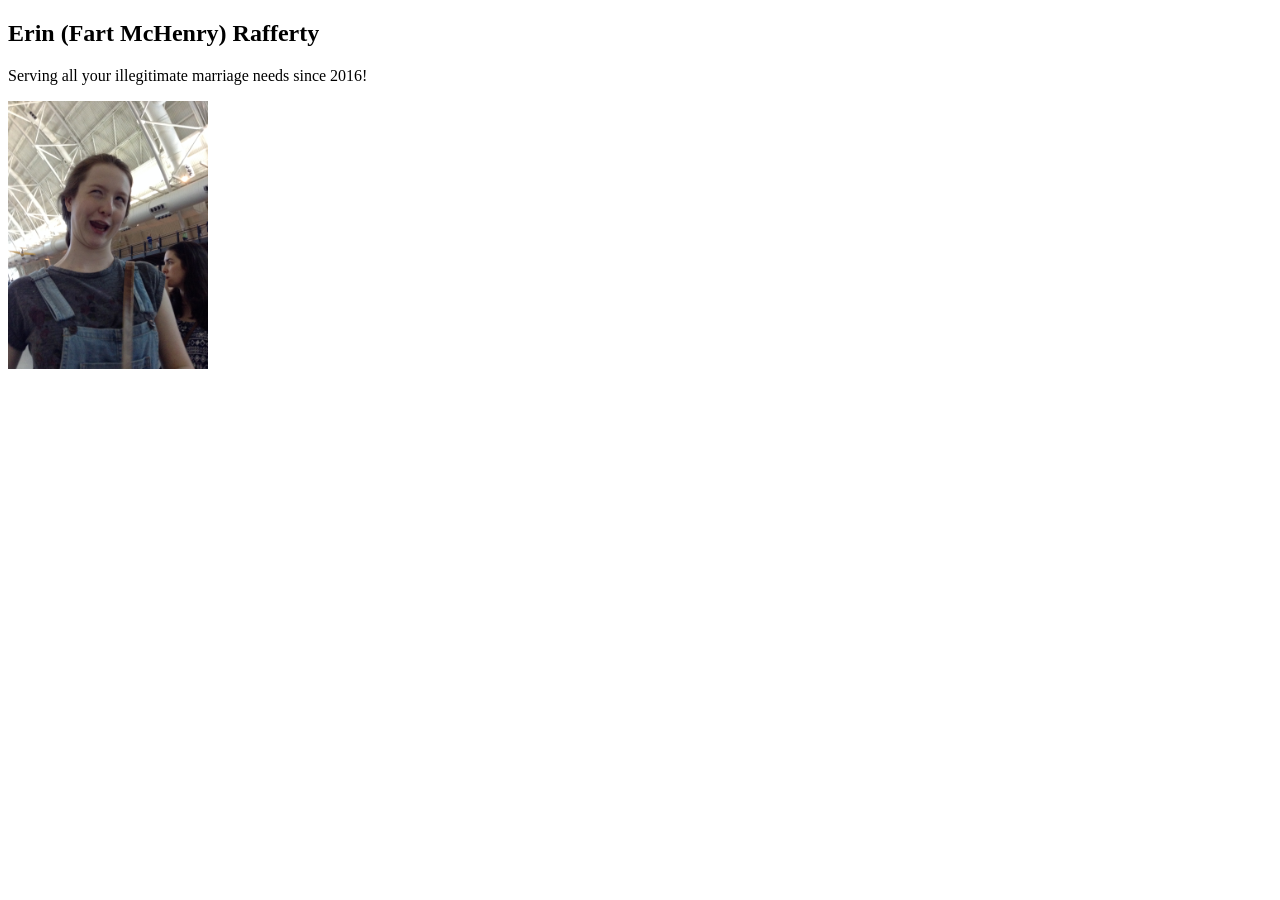
==== index.html @ 8317099f "First checkin" ====
<!doctype html>
<html class="no-js" lang="">

<head>
  <meta charset="utf-8">
  <meta name="viewport" content="width=device-width, initial-scale=1">
  <title></title>
  <link rel="stylesheet" href="css/style.css">
  <meta name="description" content="">

  <meta property="og:title" content="">
  <meta property="og:type" content="">
  <meta property="og:url" content="">
  <meta property="og:image" content="">
  <meta property="og:image:alt" content="">

  <link rel="icon" href="/favicon.ico" sizes="any">
  <link rel="icon" href="/icon.svg" type="image/svg+xml">
  <link rel="apple-touch-icon" href="icon.png">

  <link rel="manifest" href="site.webmanifest">
  <meta name="theme-color" content="#fafafa">
</head>

<body>
  <H2>Erin (Fart McHenry) Rafferty</H2>
  <!-- Add your site or application content here -->
  <p>Serving all your illegitimate marriage needs since 2016!</p>

  <img src="./img/erin.jpeg" width=200/>

  <script src="js/app.js"></script>

</body>

</html>
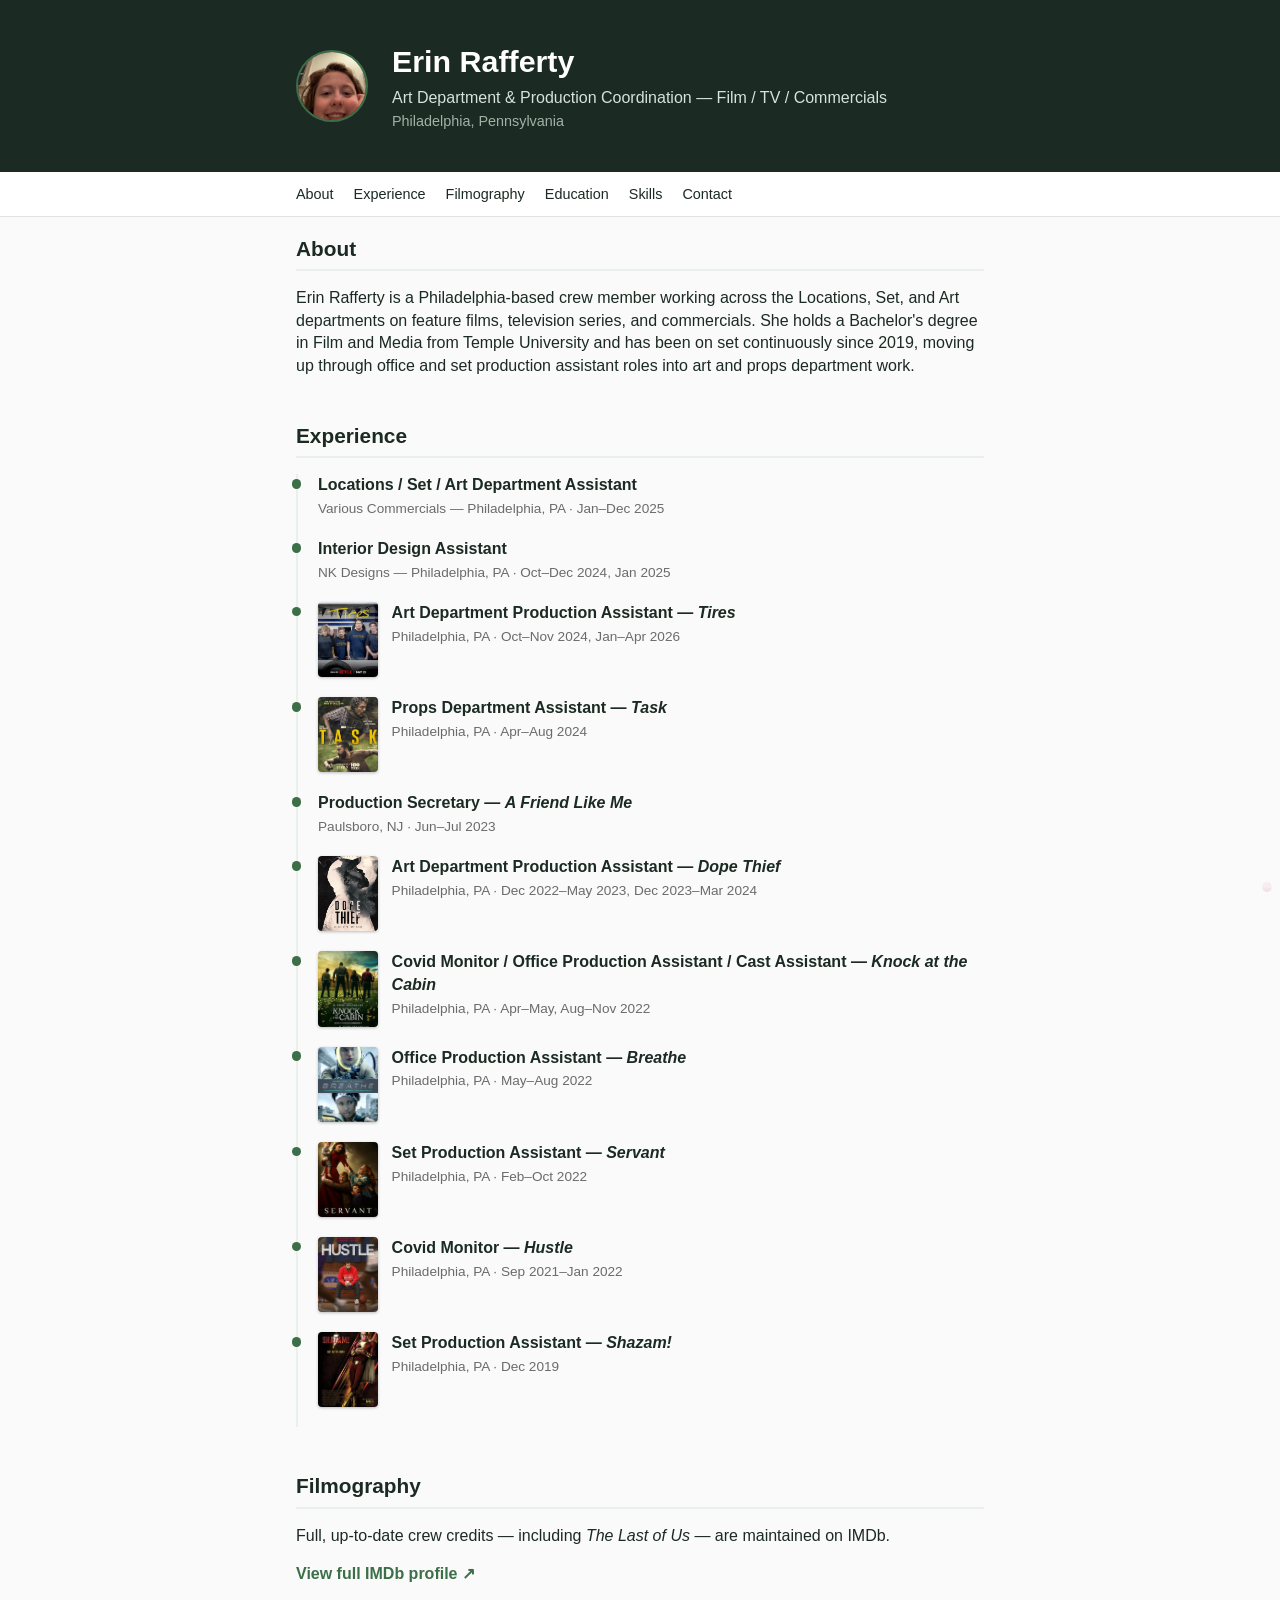
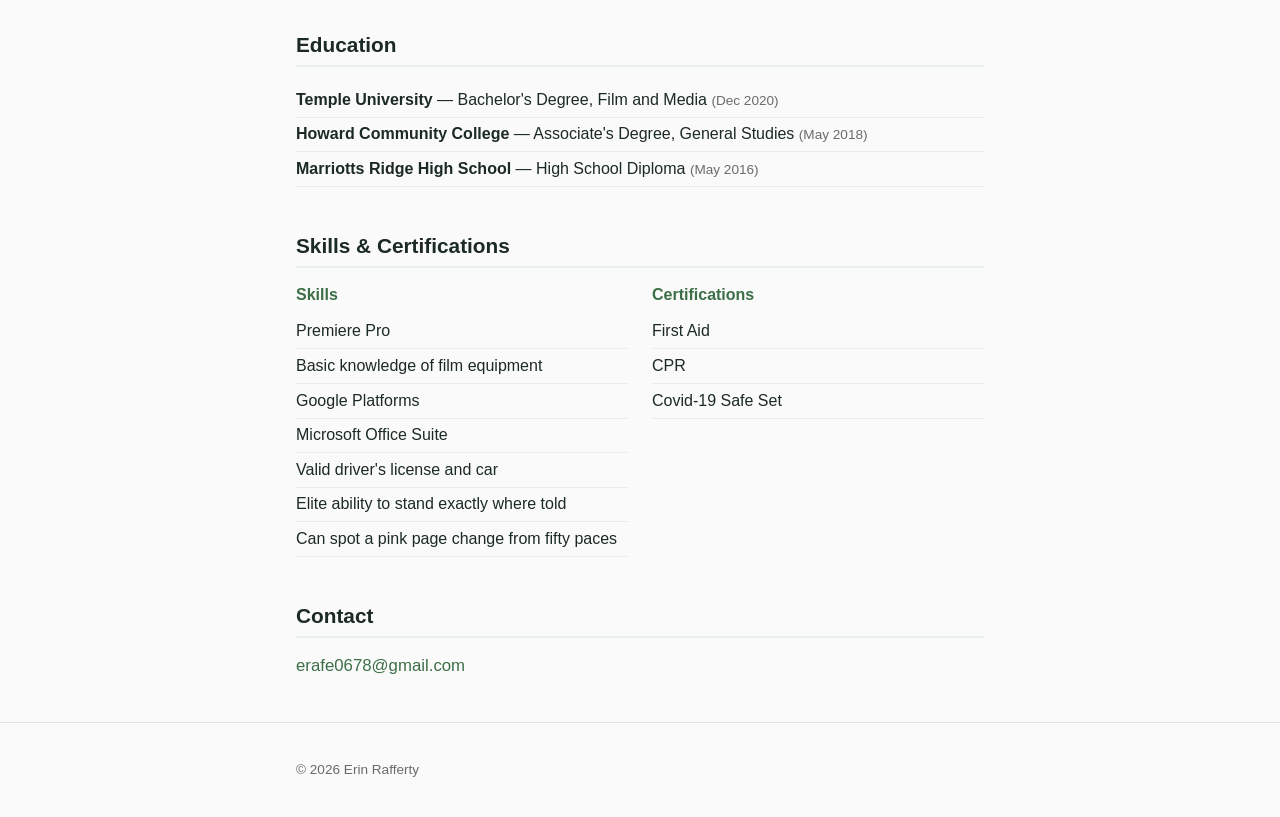
==== commit dbc97737: "Fix broken Servant poster crop and add two skills entries Servant's thumbnail was using a landscape " ====
--- a/index.html
+++ b/index.html
@@ -1,33 +1,225 @@
 <!doctype html>
-<html class="no-js" lang="">
+<html class="no-js" lang="en">
 
 <head>
   <meta charset="utf-8">
   <meta name="viewport" content="width=device-width, initial-scale=1">
-  <title></title>
+  <title>Erin Rafferty — Film &amp; Production</title>
   <link rel="stylesheet" href="css/style.css">
-  <meta name="description" content="">
-
-  <meta property="og:title" content="">
-  <meta property="og:type" content="">
+  <meta name="description" content="Erin Rafferty is a Philadelphia-based film and TV production professional working across Art, Locations, and Set departments.">
+
+  <meta property="og:title" content="Erin Rafferty — Film &amp; Production">
+  <meta property="og:type" content="profile">
   <meta property="og:url" content="">
-  <meta property="og:image" content="">
-  <meta property="og:image:alt" content="">
+  <meta property="og:description" content="Philadelphia-based film and TV production professional — Art, Locations &amp; Set departments.">
 
   <link rel="icon" href="/favicon.ico" sizes="any">
   <link rel="icon" href="/icon.svg" type="image/svg+xml">
   <link rel="apple-touch-icon" href="icon.png">
 
   <link rel="manifest" href="site.webmanifest">
-  <meta name="theme-color" content="#fafafa">
+  <meta name="theme-color" content="#1b2a22">
 </head>
 
 <body>
-  <H2>Erin (Fart McHenry) Rafferty</H2>
-  <!-- Add your site or application content here -->
-  <p>Serving all your illegitimate marriage needs since 2016!</p>
-
-  <img src="./img/erin.jpeg" width=200/>
+  <header class="site-header">
+    <div class="wrap">
+      <img class="avatar" src="img/erin2-avatar.jpg" alt="Erin Rafferty" width="72" height="72">
+      <div class="heading">
+        <h1>Erin Rafferty</h1>
+        <p class="tagline">Art Department &amp; Production Coordination — Film / TV / Commercials</p>
+        <p class="location">Philadelphia, Pennsylvania</p>
+      </div>
+    </div>
+  </header>
+
+  <nav class="site-nav">
+    <div class="wrap">
+      <a href="#about">About</a>
+      <a href="#experience">Experience</a>
+      <a href="#filmography">Filmography</a>
+      <a href="#education">Education</a>
+      <a href="#skills">Skills</a>
+      <a href="#contact">Contact</a>
+    </div>
+  </nav>
+
+  <main class="wrap">
+
+    <section id="about">
+      <h2>About</h2>
+      <p>
+        Erin Rafferty is a Philadelphia-based crew member working across the Locations, Set, and Art
+        departments on feature films, television series, and commercials. She holds a Bachelor's degree
+        in Film and Media from Temple University and has been on set continuously since 2019, moving up
+        through office and set production assistant roles into art and props department work.
+      </p>
+    </section>
+
+    <section id="experience">
+      <h2>Experience</h2>
+      <ol class="timeline">
+        <li>
+          <h3>Locations / Set / Art Department Assistant</h3>
+          <p class="role-meta">Various Commercials — Philadelphia, PA · Jan–Dec 2025</p>
+        </li>
+        <li>
+          <h3>Interior Design Assistant</h3>
+          <p class="role-meta">NK Designs — Philadelphia, PA · Oct–Dec 2024, Jan 2025</p>
+        </li>
+        <li class="has-poster">
+          <a class="poster-link" href="https://www.imdb.com/title/tt31491435" target="_blank" rel="noopener" aria-label="'Tires' on IMDb">
+            <img class="poster-thumb" src="img/posters/tires.jpg" alt="'Tires' poster" width="60" height="75" loading="lazy">
+          </a>
+          <div>
+            <h3>Art Department Production Assistant — <em>Tires</em></h3>
+            <p class="role-meta">Philadelphia, PA · Oct–Nov 2024, Jan–Apr 2026</p>
+          </div>
+        </li>
+        <li class="has-poster">
+          <a class="poster-link" href="https://www.imdb.com/title/tt28013708" target="_blank" rel="noopener" aria-label="'Task' on IMDb">
+            <img class="poster-thumb" src="img/posters/task.jpg" alt="'Task' poster" width="60" height="75" loading="lazy">
+          </a>
+          <div>
+            <h3>Props Department Assistant — <em>Task</em></h3>
+            <p class="role-meta">Philadelphia, PA · Apr–Aug 2024</p>
+          </div>
+        </li>
+        <li>
+          <h3>Production Secretary — <em>A Friend Like Me</em></h3>
+          <p class="role-meta">Paulsboro, NJ · Jun–Jul 2023</p>
+        </li>
+        <li class="has-poster">
+          <a class="poster-link" href="https://www.imdb.com/title/tt21638826" target="_blank" rel="noopener" aria-label="'Dope Thief' on IMDb">
+            <img class="poster-thumb" src="img/posters/dope-thief.png" alt="'Dope Thief' poster" width="60" height="75" loading="lazy">
+          </a>
+          <div>
+            <h3>Art Department Production Assistant — <em>Dope Thief</em></h3>
+            <p class="role-meta">Philadelphia, PA · Dec 2022–May 2023, Dec 2023–Mar 2024</p>
+          </div>
+        </li>
+        <li class="has-poster">
+          <a class="poster-link" href="https://www.imdb.com/title/tt15679400" target="_blank" rel="noopener" aria-label="'Knock at the Cabin' on IMDb">
+            <img class="poster-thumb" src="img/posters/knock-at-the-cabin.jpg" alt="'Knock at the Cabin' poster" width="60" height="75" loading="lazy">
+          </a>
+          <div>
+            <h3>Covid Monitor / Office Production Assistant / Cast Assistant — <em>Knock at the Cabin</em></h3>
+            <p class="role-meta">Philadelphia, PA · Apr–May, Aug–Nov 2022</p>
+          </div>
+        </li>
+        <li class="has-poster">
+          <a class="poster-link" href="https://www.imdb.com/title/tt11540468" target="_blank" rel="noopener" aria-label="'Breathe' on IMDb">
+            <img class="poster-thumb" src="img/posters/breathe.jpg" alt="'Breathe' poster" width="60" height="75" loading="lazy">
+          </a>
+          <div>
+            <h3>Office Production Assistant — <em>Breathe</em></h3>
+            <p class="role-meta">Philadelphia, PA · May–Aug 2022</p>
+          </div>
+        </li>
+        <li class="has-poster">
+          <a class="poster-link" href="https://www.imdb.com/title/tt8068860" target="_blank" rel="noopener" aria-label="'Servant' on IMDb">
+            <img class="poster-thumb" src="img/posters/servant.jpg" alt="'Servant' poster" width="60" height="75" loading="lazy">
+          </a>
+          <div>
+            <h3>Set Production Assistant — <em>Servant</em></h3>
+            <p class="role-meta">Philadelphia, PA · Feb–Oct 2022</p>
+          </div>
+        </li>
+        <li class="has-poster">
+          <a class="poster-link" href="https://www.imdb.com/title/tt8009428" target="_blank" rel="noopener" aria-label="'Hustle' on IMDb">
+            <img class="poster-thumb" src="img/posters/hustle.jpg" alt="'Hustle' poster" width="60" height="75" loading="lazy">
+          </a>
+          <div>
+            <h3>Covid Monitor — <em>Hustle</em></h3>
+            <p class="role-meta">Philadelphia, PA · Sep 2021–Jan 2022</p>
+          </div>
+        </li>
+        <li class="has-poster">
+          <a class="poster-link" href="https://www.imdb.com/title/tt0448115" target="_blank" rel="noopener" aria-label="'Shazam!' on IMDb">
+            <img class="poster-thumb" src="img/posters/shazam.jpg" alt="'Shazam!' poster" width="60" height="75" loading="lazy">
+          </a>
+          <div>
+            <h3>Set Production Assistant — <em>Shazam!</em></h3>
+            <p class="role-meta">Philadelphia, PA · Dec 2019</p>
+          </div>
+        </li>
+      </ol>
+    </section>
+
+    <section id="filmography">
+      <h2>Filmography</h2>
+      <p>
+        Full, up-to-date crew credits — including <em>The Last of Us</em> — are maintained on IMDb.
+      </p>
+      <p>
+        <a class="imdb-link" href="https://www.imdb.com/name/nm12942759/" target="_blank" rel="noopener">
+          View full IMDb profile ↗
+        </a>
+      </p>
+    </section>
+
+    <section id="education">
+      <h2>Education</h2>
+      <ul class="plain-list">
+        <li>
+          <strong>Temple University</strong> — Bachelor's Degree, Film and Media <span class="role-meta">(Dec 2020)</span>
+        </li>
+        <li>
+          <strong>Howard Community College</strong> — Associate's Degree, General Studies <span class="role-meta">(May 2018)</span>
+        </li>
+        <li>
+          <strong>Marriotts Ridge High School</strong> — High School Diploma <span class="role-meta">(May 2016)</span>
+        </li>
+      </ul>
+    </section>
+
+    <section id="skills">
+      <h2>Skills &amp; Certifications</h2>
+      <div class="skills-grid">
+        <div>
+          <h3>Skills</h3>
+          <ul class="plain-list">
+            <li>Premiere Pro</li>
+            <li>Basic knowledge of film equipment</li>
+            <li>Google Platforms</li>
+            <li>Microsoft Office Suite</li>
+            <li>Valid driver's license and car</li>
+            <li>Elite ability to stand exactly where told</li>
+            <li>Can spot a pink page change from fifty paces</li>
+          </ul>
+        </div>
+        <div>
+          <h3>Certifications</h3>
+          <ul class="plain-list">
+            <li>First Aid</li>
+            <li>CPR</li>
+            <li>Covid-19 Safe Set</li>
+          </ul>
+        </div>
+      </div>
+    </section>
+
+    <section id="contact">
+      <h2>Contact</h2>
+      <p><a href="mailto:erafe0678@gmail.com">erafe0678@gmail.com</a></p>
+    </section>
+
+  </main>
+
+  <footer class="site-footer">
+    <div class="wrap">
+      <p>&copy; 2026 Erin Rafferty</p>
+    </div>
+  </footer>
+
+  <button type="button" class="easter-egg" aria-label="???">
+    <img src="img/easter-egg.svg" alt="">
+  </button>
+
+  <dialog id="easter-egg-dialog" class="easter-egg-dialog">
+    <button type="button" class="dialog-close" aria-label="Close">&times;</button>
+    <img src="img/erin.jpeg" alt="Erin, 2014">
+  </dialog>
 
   <script src="js/app.js"></script>
 
--- a/css/style.css
+++ b/css/style.css
@@ -0,0 +1,531 @@
+/*! HTML5 Boilerplate v9.0.1 | MIT License | https://html5boilerplate.com/ */
+
+/* main.css 3.0.0 | MIT License | https://github.com/h5bp/main.css#readme */
+/*
+ * What follows is the result of much research on cross-browser styling.
+ * Credit left inline and big thanks to Nicolas Gallagher, Jonathan Neal,
+ * Kroc Camen, and the H5BP dev community and team.
+ */
+
+/* ==========================================================================
+   Base styles: opinionated defaults
+   ========================================================================== */
+
+html {
+  color: #222;
+  font-size: 1em;
+  line-height: 1.4;
+}
+
+/*
+ * Remove text-shadow in selection highlight:
+ * https://twitter.com/miketaylr/status/12228805301
+ *
+ * Customize the background color to match your design.
+ */
+
+::-moz-selection {
+  background: #b3d4fc;
+  text-shadow: none;
+}
+
+::selection {
+  background: #b3d4fc;
+  text-shadow: none;
+}
+
+/*
+ * A better looking default horizontal rule
+ */
+
+hr {
+  display: block;
+  height: 1px;
+  border: 0;
+  border-top: 1px solid #ccc;
+  margin: 1em 0;
+  padding: 0;
+}
+
+/*
+ * Remove the gap between audio, canvas, iframes,
+ * images, videos and the bottom of their containers:
+ * https://github.com/h5bp/html5-boilerplate/issues/440
+ */
+
+audio,
+canvas,
+iframe,
+img,
+svg,
+video {
+  vertical-align: middle;
+}
+
+/*
+ * Remove default fieldset styles.
+ */
+
+fieldset {
+  border: 0;
+  margin: 0;
+  padding: 0;
+}
+
+/*
+ * Allow only vertical resizing of textareas.
+ */
+
+textarea {
+  resize: vertical;
+}
+
+/* ==========================================================================
+   Author's custom styles
+   ========================================================================== */
+
+:root {
+  --ink: #1b2a22;
+  --accent: #3c6e47;
+  --accent-light: #e9f1ea;
+  --paper: #fafafa;
+  --muted: #6b6b6b;
+}
+
+* {
+  box-sizing: border-box;
+}
+
+body {
+  margin: 0;
+  font-family: -apple-system, BlinkMacSystemFont, "Segoe UI", Roboto, Helvetica, Arial, sans-serif;
+  color: var(--ink);
+  background: var(--paper);
+}
+
+.wrap {
+  max-width: 46rem;
+  margin: 0 auto;
+  padding: 0 1.5rem;
+}
+
+.site-header {
+  background: var(--ink);
+  color: #fff;
+  padding: 2.5rem 0;
+}
+
+.site-header .wrap {
+  display: flex;
+  align-items: center;
+  gap: 1.5rem;
+  flex-wrap: wrap;
+}
+
+.avatar {
+  flex: 0 0 auto;
+  display: block;
+  width: 4.5rem;
+  height: 4.5rem;
+  border-radius: 50%;
+  object-fit: cover;
+  object-position: 50% 50%;
+  border: 2px solid var(--accent);
+}
+
+.site-header h1 {
+  margin: 0 0 0.25rem;
+  font-size: 1.9rem;
+}
+
+.site-header .tagline {
+  margin: 0;
+  color: #d7e3da;
+}
+
+.site-header .location {
+  margin: 0.15rem 0 0;
+  color: #9fb3a5;
+  font-size: 0.9rem;
+}
+
+.site-nav {
+  background: #fff;
+  border-bottom: 1px solid #e2e2e2;
+  position: sticky;
+  top: 0;
+  z-index: 10;
+}
+
+.site-nav .wrap {
+  display: flex;
+  gap: 1.25rem;
+  overflow-x: auto;
+  padding-top: 0.75rem;
+  padding-bottom: 0.75rem;
+}
+
+.site-nav a {
+  color: var(--ink);
+  text-decoration: none;
+  font-size: 0.9rem;
+  white-space: nowrap;
+}
+
+.site-nav a:hover {
+  color: var(--accent);
+}
+
+main {
+  padding: 2.5rem 0 1rem;
+}
+
+section {
+  margin-bottom: 2.75rem;
+}
+
+section h2 {
+  font-size: 1.3rem;
+  border-bottom: 2px solid var(--accent-light);
+  padding-bottom: 0.4rem;
+  margin-bottom: 1rem;
+}
+
+.timeline {
+  list-style: none;
+  margin: 0;
+  padding: 0;
+  border-left: 2px solid var(--accent-light);
+}
+
+.timeline li {
+  position: relative;
+  padding: 0 0 1.25rem 1.25rem;
+}
+
+.timeline li::before {
+  content: "";
+  position: absolute;
+  left: -0.4rem;
+  top: 0.3rem;
+  width: 0.6rem;
+  height: 0.6rem;
+  border-radius: 50%;
+  background: var(--accent);
+}
+
+.timeline li.has-poster {
+  display: flex;
+  align-items: flex-start;
+  gap: 0.85rem;
+}
+
+.poster-link {
+  flex: 0 0 auto;
+  display: block;
+  border-radius: 0.25rem;
+  transition: transform 0.15s ease, box-shadow 0.15s ease;
+}
+
+.poster-link:hover,
+.poster-link:focus-visible {
+  transform: translateY(-2px);
+}
+
+.poster-thumb {
+  display: block;
+  width: 3.75rem;
+  height: 4.7rem;
+  object-fit: cover;
+  border-radius: 0.25rem;
+  box-shadow: 0 1px 3px rgba(0, 0, 0, 0.25);
+}
+
+.timeline h3 {
+  margin: 0 0 0.15rem;
+  font-size: 1rem;
+}
+
+.role-meta {
+  margin: 0;
+  color: var(--muted);
+  font-size: 0.85rem;
+}
+
+.plain-list {
+  list-style: none;
+  margin: 0;
+  padding: 0;
+}
+
+.plain-list li {
+  padding: 0.35rem 0;
+  border-bottom: 1px solid #ececec;
+}
+
+.skills-grid {
+  display: grid;
+  grid-template-columns: repeat(auto-fit, minmax(14rem, 1fr));
+  gap: 1.5rem;
+}
+
+.skills-grid h3 {
+  font-size: 1rem;
+  margin: 0 0 0.5rem;
+  color: var(--accent);
+}
+
+.imdb-link {
+  display: inline-block;
+  color: var(--accent);
+  font-weight: 600;
+  text-decoration: none;
+}
+
+.imdb-link:hover {
+  text-decoration: underline;
+}
+
+#contact a {
+  color: var(--accent);
+  font-size: 1.05rem;
+  text-decoration: none;
+}
+
+#contact a:hover {
+  text-decoration: underline;
+}
+
+.site-footer {
+  border-top: 1px solid #e2e2e2;
+  padding: 1.5rem 0;
+  color: var(--muted);
+  font-size: 0.85rem;
+}
+
+.easter-egg {
+  position: fixed;
+  right: 0.5rem;
+  bottom: 0.5rem;
+  width: 10px;
+  height: 10px;
+  padding: 0;
+  border: none;
+  border-radius: 50%;
+  overflow: hidden;
+  background: transparent;
+  cursor: pointer;
+  opacity: 0.3;
+  z-index: 50;
+  transition: opacity 0.2s ease, transform 0.2s ease;
+}
+
+.easter-egg:hover,
+.easter-egg:focus-visible {
+  opacity: 1;
+  transform: scale(1.2);
+}
+
+.easter-egg img {
+  display: block;
+  width: 100%;
+  height: 100%;
+  object-fit: cover;
+}
+
+.easter-egg-dialog {
+  position: relative;
+  max-width: min(90vw, 420px);
+  padding: 0;
+  border: none;
+  border-radius: 0.5rem;
+  background: transparent;
+}
+
+.easter-egg-dialog::backdrop {
+  background: rgba(0, 0, 0, 0.65);
+}
+
+.easter-egg-dialog img {
+  display: block;
+  width: 100%;
+  height: auto;
+  border-radius: 0.5rem;
+}
+
+.easter-egg-dialog .dialog-close {
+  position: absolute;
+  top: 0.5rem;
+  right: 0.5rem;
+  width: 2rem;
+  height: 2rem;
+  border: none;
+  border-radius: 50%;
+  background: rgba(0, 0, 0, 0.65);
+  color: #fff;
+  font-size: 1.1rem;
+  line-height: 1;
+  cursor: pointer;
+}
+
+/* ==========================================================================
+   Helper classes
+   ========================================================================== */
+
+/*
+ * Hide visually and from screen readers
+ */
+
+.hidden,
+[hidden] {
+  display: none !important;
+}
+
+/*
+ * Hide only visually, but have it available for screen readers:
+ * https://snook.ca/archives/html_and_css/hiding-content-for-accessibility
+ *
+ * 1. For long content, line feeds are not interpreted as spaces and small width
+ *    causes content to wrap 1 word per line:
+ *    https://medium.com/@jessebeach/beware-smushed-off-screen-accessible-text-5952a4c2cbfe
+ */
+
+.visually-hidden {
+  border: 0;
+  clip: rect(0, 0, 0, 0);
+  height: 1px;
+  margin: -1px;
+  overflow: hidden;
+  padding: 0;
+  position: absolute;
+  white-space: nowrap;
+  width: 1px;
+  /* 1 */
+}
+
+/*
+ * Extends the .visually-hidden class to allow the element
+ * to be focusable when navigated to via the keyboard:
+ * https://www.drupal.org/node/897638
+ */
+
+.visually-hidden.focusable:active,
+.visually-hidden.focusable:focus {
+  clip: auto;
+  height: auto;
+  margin: 0;
+  overflow: visible;
+  position: static;
+  white-space: inherit;
+  width: auto;
+}
+
+/*
+ * Hide visually and from screen readers, but maintain layout
+ */
+
+.invisible {
+  visibility: hidden;
+}
+
+/*
+ * Clearfix: contain floats
+ *
+ * The use of `table` rather than `block` is only necessary if using
+ * `::before` to contain the top-margins of child elements.
+ */
+
+.clearfix::before,
+.clearfix::after {
+  content: "";
+  display: table;
+}
+
+.clearfix::after {
+  clear: both;
+}
+
+/* ==========================================================================
+   EXAMPLE Media Queries for Responsive Design.
+   These examples override the primary ('mobile first') styles.
+   Modify as content requires.
+   ========================================================================== */
+
+@media only screen and (min-width: 35em) {
+  /* Style adjustments for viewports that meet the condition */
+}
+
+@media print,
+  (-webkit-min-device-pixel-ratio: 1.25),
+  (min-resolution: 1.25dppx),
+  (min-resolution: 120dpi) {
+  /* Style adjustments for high resolution devices */
+}
+
+/* ==========================================================================
+   Print styles.
+   Inlined to avoid the additional HTTP request:
+   https://www.phpied.com/delay-loading-your-print-css/
+   ========================================================================== */
+
+@media print {
+  *,
+  *::before,
+  *::after {
+    background: #fff !important;
+    color: #000 !important;
+    /* Black prints faster */
+    box-shadow: none !important;
+    text-shadow: none !important;
+  }
+
+  a,
+  a:visited {
+    text-decoration: underline;
+  }
+
+  a[href]::after {
+    content: " (" attr(href) ")";
+  }
+
+  abbr[title]::after {
+    content: " (" attr(title) ")";
+  }
+
+  /*
+   * Don't show links that are fragment identifiers,
+   * or use the `javascript:` pseudo protocol
+   */
+  a[href^="#"]::after,
+  a[href^="javascript:"]::after {
+    content: "";
+  }
+
+  pre {
+    white-space: pre-wrap !important;
+  }
+
+  pre,
+  blockquote {
+    border: 1px solid #999;
+    page-break-inside: avoid;
+  }
+
+  tr,
+  img {
+    page-break-inside: avoid;
+  }
+
+  p,
+  h2,
+  h3 {
+    orphans: 3;
+    widows: 3;
+  }
+
+  h2,
+  h3 {
+    page-break-after: avoid;
+  }
+}
+
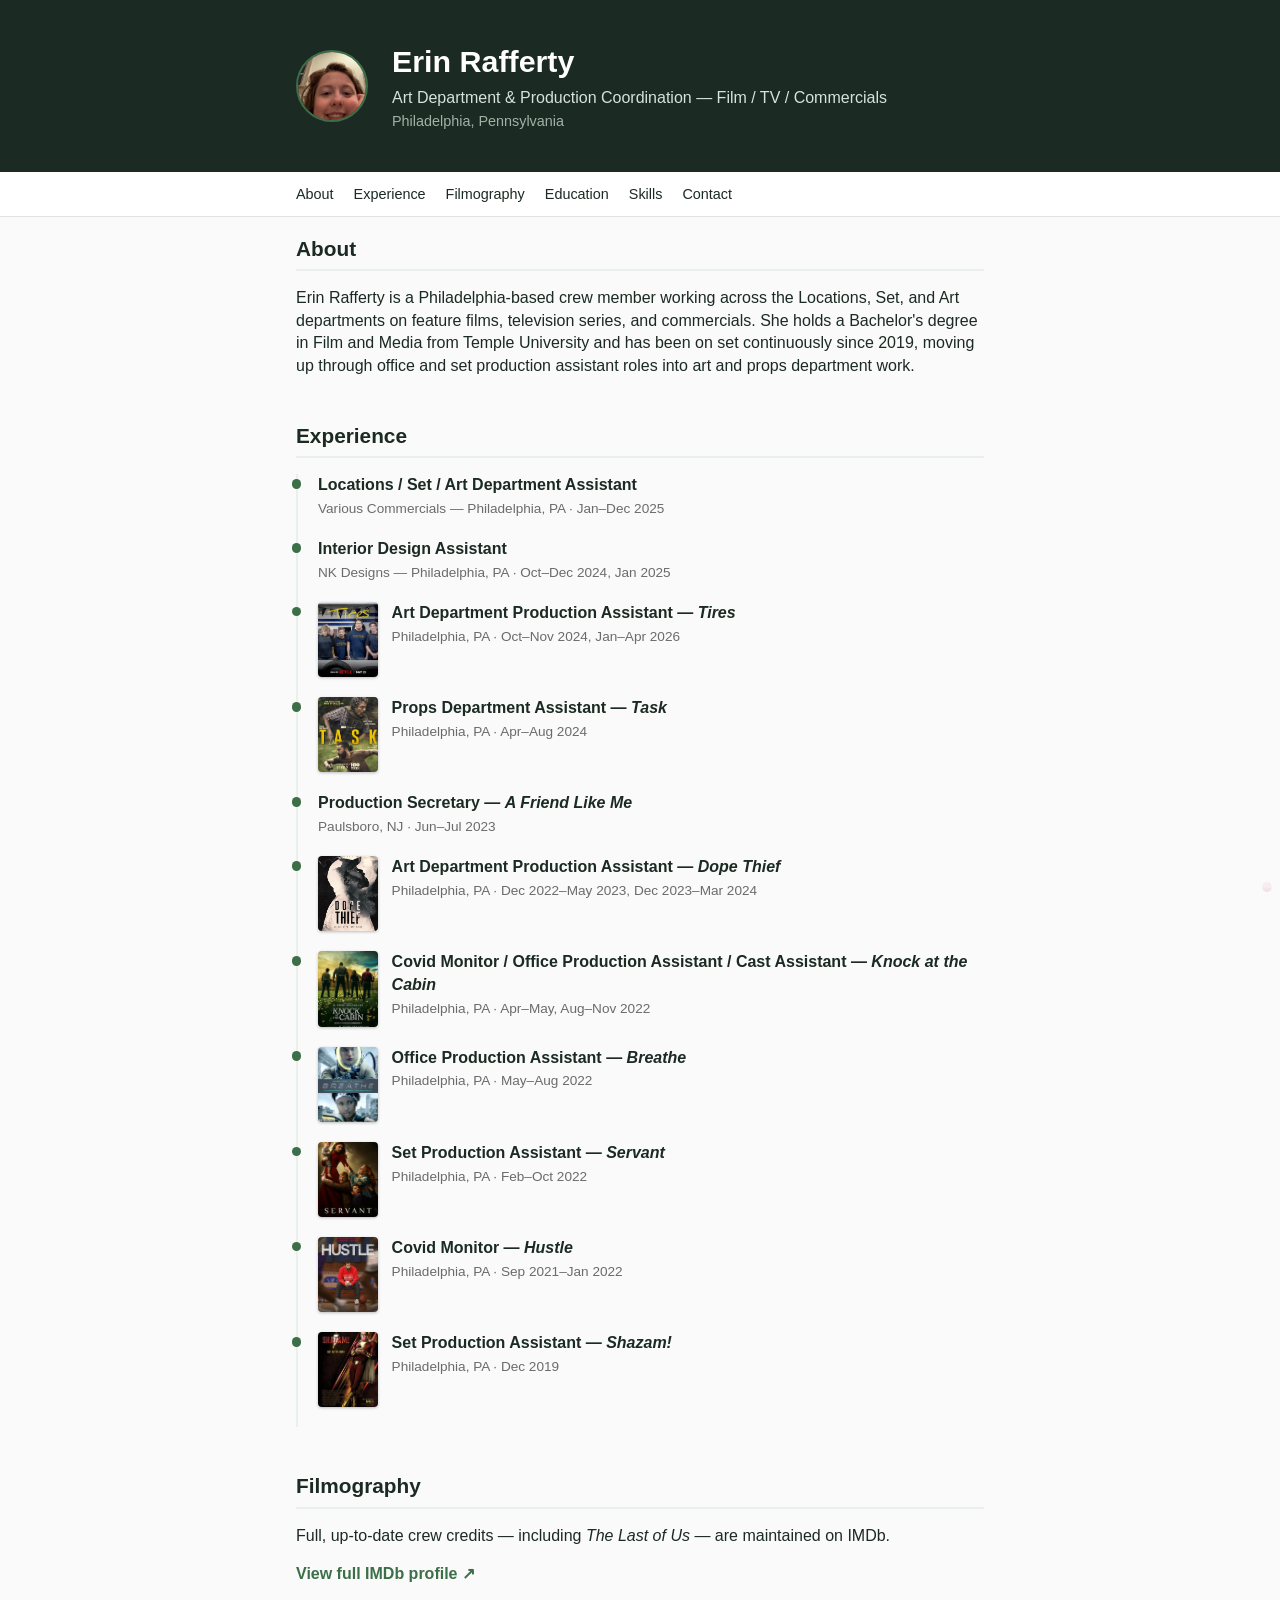
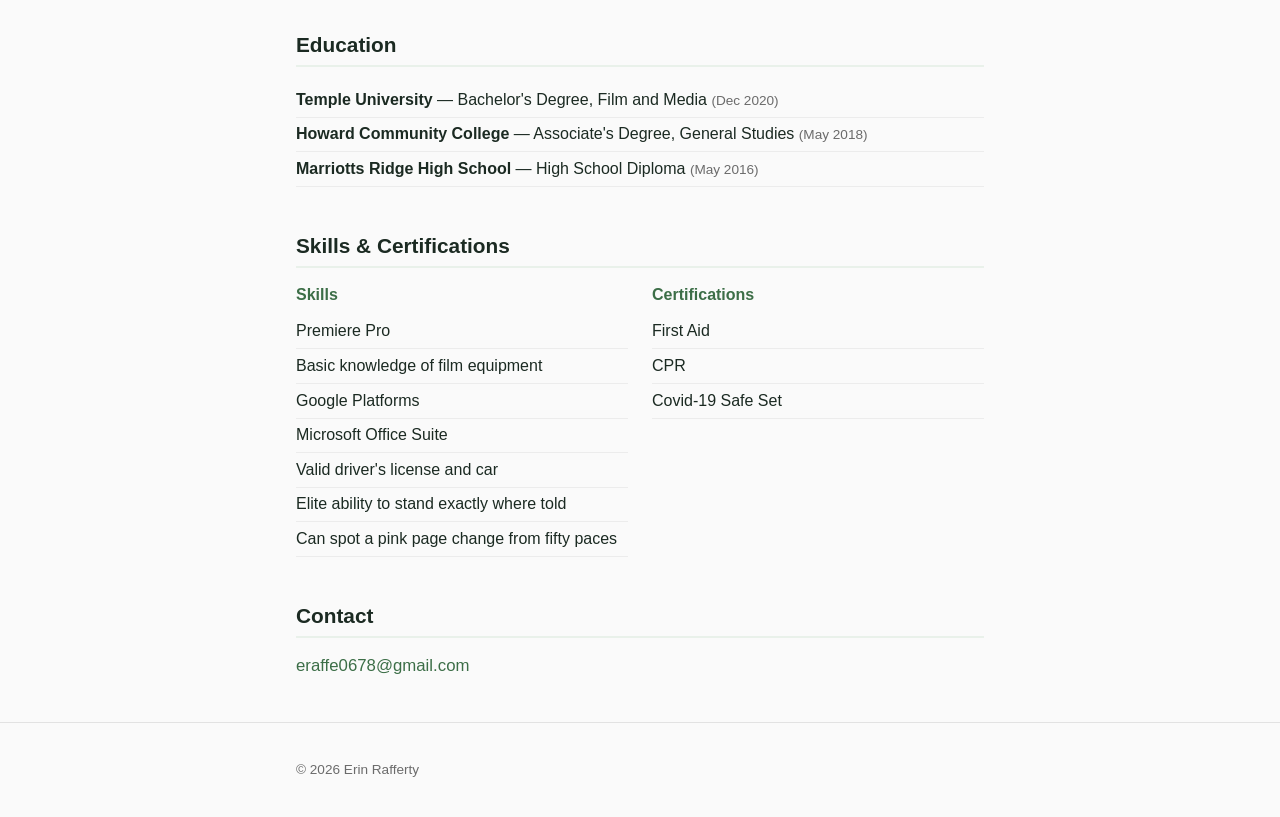
==== commit 57f87ec9: "Correct contact email address Co-Authored-By: Claude Sonnet 5 <noreply@anthropic.com>" ====
--- a/index.html
+++ b/index.html
@@ -201,7 +201,7 @@
 
     <section id="contact">
       <h2>Contact</h2>
-      <p><a href="mailto:erafe0678@gmail.com">erafe0678@gmail.com</a></p>
+      <p><a href="mailto:eraffe0678@gmail.com">eraffe0678@gmail.com</a></p>
     </section>
 
   </main>
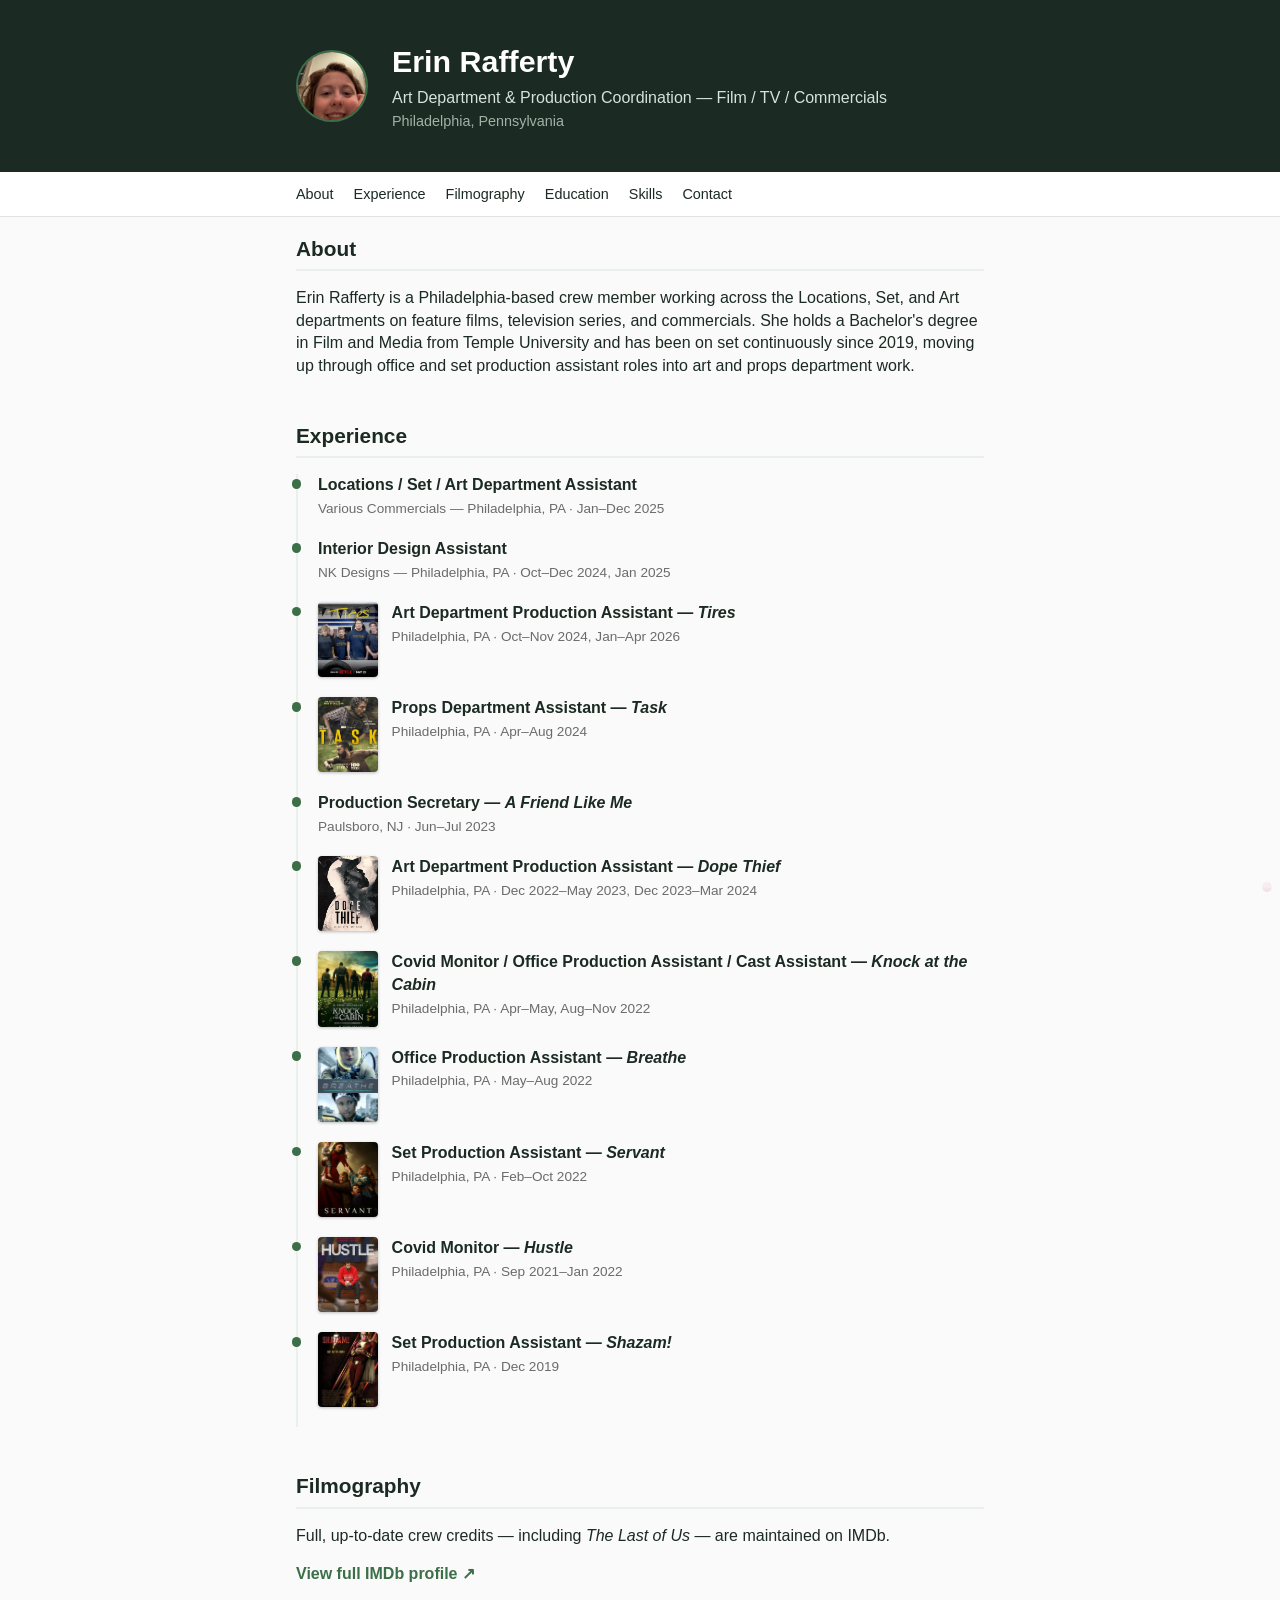
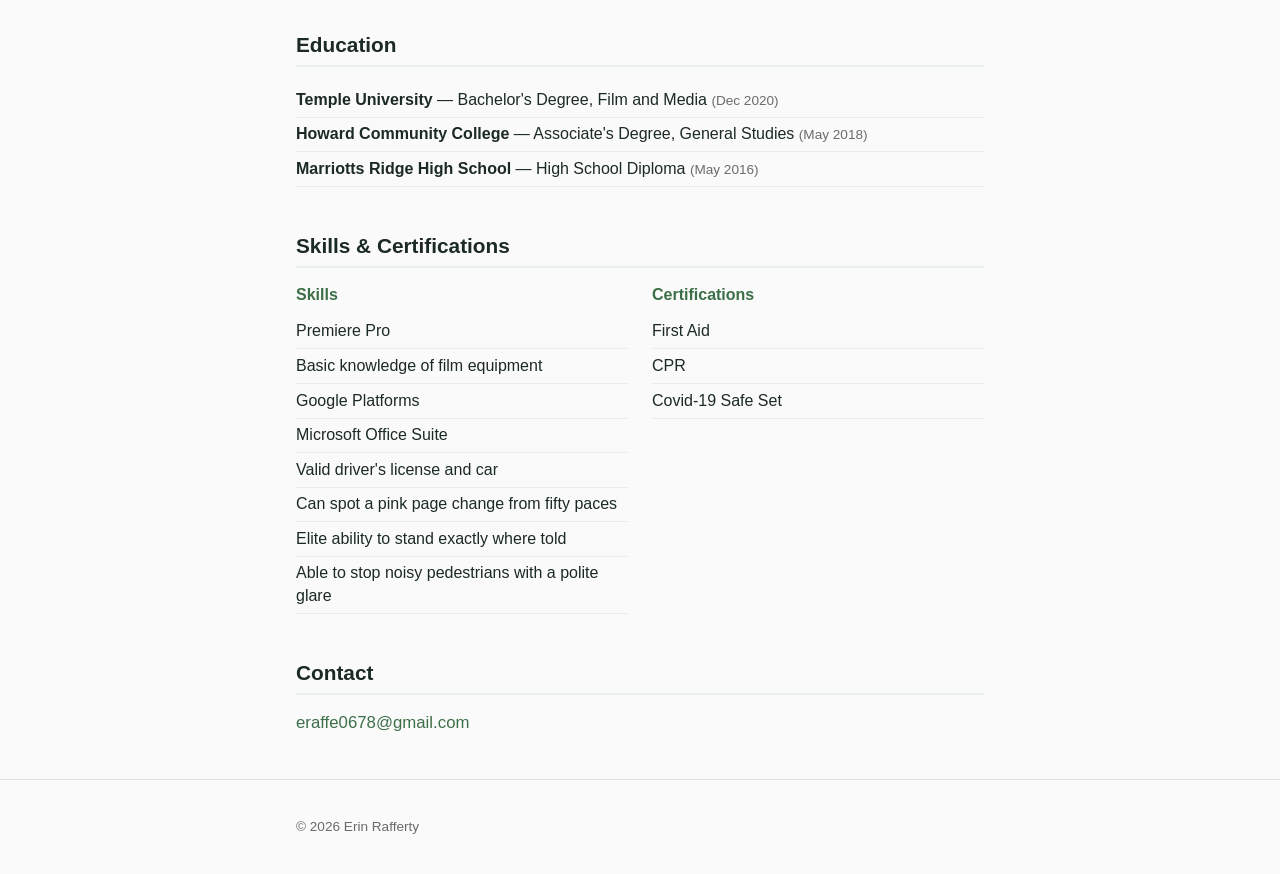
==== commit 1850ff35: "Reorder and expand skills list Co-Authored-By: Claude Sonnet 5 <noreply@anthropic.com>" ====
--- a/index.html
+++ b/index.html
@@ -184,8 +184,9 @@
             <li>Google Platforms</li>
             <li>Microsoft Office Suite</li>
             <li>Valid driver's license and car</li>
+            <li>Can spot a pink page change from fifty paces</li>
             <li>Elite ability to stand exactly where told</li>
-            <li>Can spot a pink page change from fifty paces</li>
+            <li>Able to stop noisy pedestrians with a polite glare</li>
           </ul>
         </div>
         <div>
